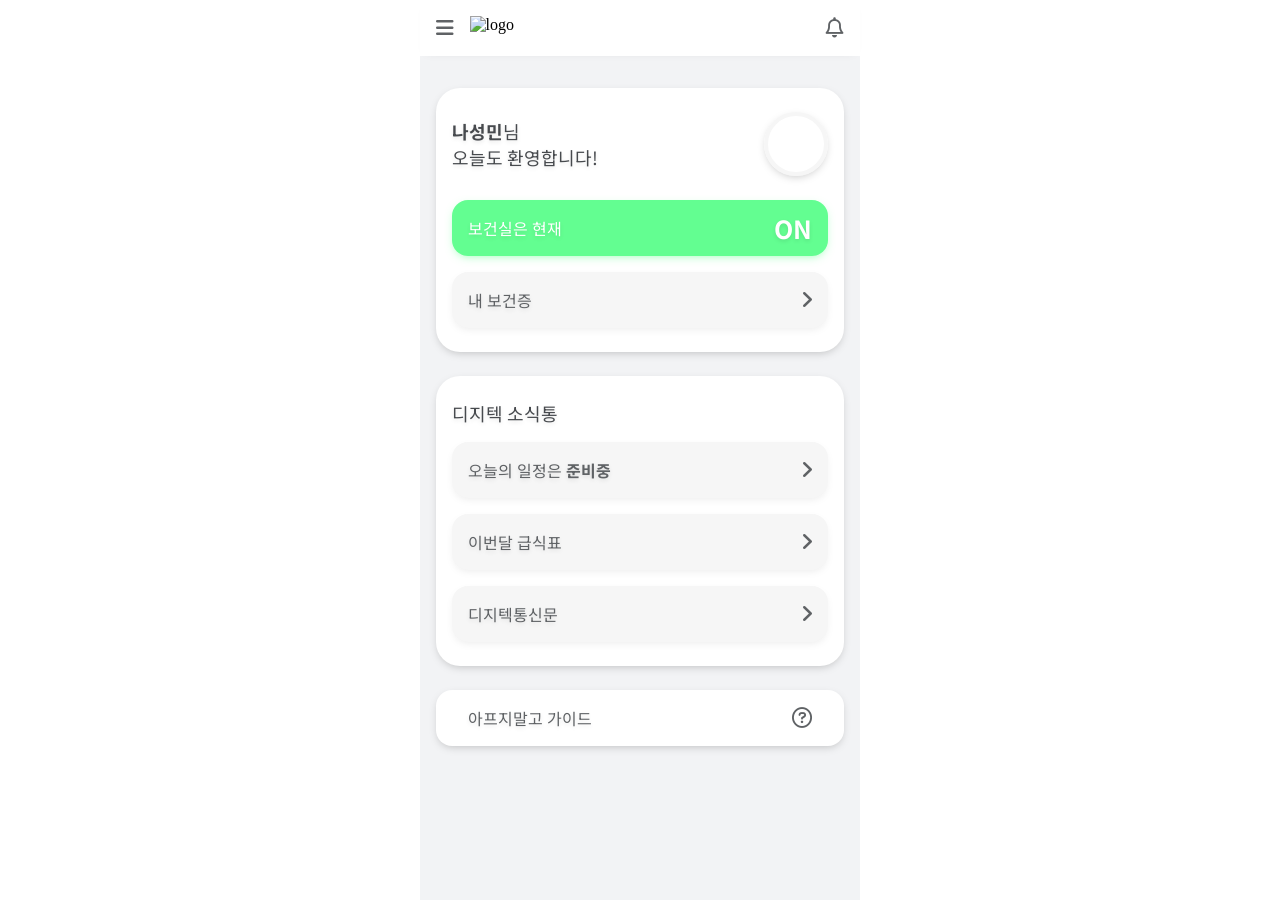
==== index.html @ 2f366f69 "Merge pull request #1 from NSM0924/master commit" ====
<!DOCTYPE html>
<html lang="en">
  <head>
    <meta charset="UTF-8" />
    <meta http-equiv="X-UA-Compatible" content="IE=edge" />
    <meta name="viewport" content="width=device-width, initial-scale=1.0" />
    <title>Document</title>
    <link rel="preconnect" href="https://fonts.googleapis.com" />
    <link rel="preconnect" href="https://fonts.gstatic.com" crossorigin />
    <link
      href="https://fonts.googleapis.com/css2?family=Noto+Sans+KR:wght@300;400;500;700&display=swap"
      rel="stylesheet"
    />
    <link
      rel="stylesheet"
      href="https://cdnjs.cloudflare.com/ajax/libs/font-awesome/6.0.0/css/all.min.css"
    />
    <style>
      * {
        margin: 0;
      }
      p {
        color: #5f6265;
        font-family: "Noto Sans KR", sans-serif;
        text-shadow: 0 2px 4px rgb(0 0 0 / 10%);
      }
      i {
        font-size: 20px;
        color: #5f6265;
        cursor: pointer;
      }

      .wrapper {
        max-width: 440px;
        height: 100vh;
        margin: 0 auto;
        overflow: hidden;
      }
      header {
        display: flex;
        align-items: center;
        width: 440px;
        height: 56px;
        background-color: #ffffff;
        padding: 16px;
        position: fixed;
        box-shadow: 0 3px 10px -7px rgb(0 0 0 / 10%);
        z-index: 1;
        box-sizing: border-box;
      }
      .logo {
        height: 24px;
      }
      .main {
        overflow-y: auto;
        height: 100%;
        box-sizing: border-box;
        padding: 88px 16px 32px 16px;
        background-color: #f2f3f5;
      }
      .content {
        border-radius: 24px;
        padding: 24px 16px;
        background-color: #ffffff;
        box-shadow: 0 3px 10px -3px rgb(0 0 0 / 25%);
        margin-bottom: 24px;
      }
      .button {
        display: flex;
        justify-content: space-between;
        align-items: center;
        border-radius: 16px;
        padding: 16px;
        background-color: #f6f6f6;
        box-shadow: 0 3px 10px -3px rgb(0 0 0 / 10%);
        cursor: pointer;
      }

      .profile-img {
        width: 64px;
        height: 64px;
        border: 4px solid #f6f6f6;
        box-shadow: 0 3px 10px -3px rgb(0 0 0 / 25%);
        border-radius: 50%;
        box-sizing: border-box;
        background-image: url(./profile.jpg);
        background-size: cover;
        background-position: center;
        background-repeat: no-repeat;
      }
      #state-btn {
        padding: 10px 16px;
      }
      .button.on {
        background-color: #63fe91;
        box-shadow: 0 3px 10px -3px rgb(47 255 108 / 50%);
      }
      .button.on p {
        color: #ffffff;
      }
      .state {
        font-weight: bold;
        font-size: 25px;
      }

      .menu {
        display: none;
        position: fixed;
        top: 0;
        background-color: rgb(0 0 0 / 30%);
        width: 440px;
        height: 100%;
        padding-top: 56px;
      }
      .menu > div {
        width: 75%;
        height: 100%;
        background-color: #f2f3f5;
      }
      .menu .button {
        justify-content: left;
        border-radius: 0;
        box-shadow: 0 0 0;
        background-color: #ffffff;
        border-bottom: 1px solid #dddddd;
      }

      @media screen and (max-width: 439px) {
        header {
          width: 100%;
        }
        .menu {
          width: 100%;
        }
      }
    </style>
  </head>
  <body>
    <div class="wrapper">
      <header>
        <i
          class="fa-solid fa-bars"
          style="width: 17.5px; margin-right: 16px"
          onclick="menu()"
        ></i>
        <img class="logo" src="./logo.png" alt="logo" />
        <i class="fa-regular fa-bell" style="margin: 0 0 0 auto"></i>
      </header>
      <div class="main">
        <div class="content">
          <div
            style="
              display: flex;
              justify-content: space-between;
              align-items: center;
              margin-bottom: 24px;
            "
          >
            <p style="color: #474a4e; font-size: 18px">
              <span style="font-weight: bold">나성민</span>님<br />오늘도
              환영합니다!
            </p>
            <div class="profile-img"></div>
          </div>
          <div id="state-btn" class="button on" style="margin-bottom: 16px">
            <p>보건실은 현재</p>
            <p class="state">ON</p>
          </div>
          <div class="button" data-value="checkPaper">
            <p>내 보건증</p>
            <i class="fa-solid fa-angle-right"></i>
          </div>
        </div>
        <div class="content">
          <p style="color: #474a4e; font-size: 18px; margin-bottom: 16px">
            디지텍 소식통
          </p>
          <div class="button" style="margin-bottom: 16px">
            <p>오늘의 일정은 <span style="font-weight: bold">준비중</span></p>
            <i class="fa-solid fa-angle-right"></i>
          </div>
          <div class="button" style="margin-bottom: 16px">
            <p>이번달 급식표</p>
            <i class="fa-solid fa-angle-right"></i>
          </div>
          <div class="button">
            <p>디지텍통신문</p>
            <i class="fa-solid fa-angle-right"></i>
          </div>
        </div>
        <div
          class="button"
          style="
            background-color: #ffffff;
            padding: 16px 32px;
            box-shadow: 0 3px 10px -3px rgb(0 0 0 / 25%);
          "
        >
          <p>아프지말고 가이드</p>
          <i class="fa-regular fa-circle-question"></i>
        </div>
      </div>
      <div class="menu">
        <div>
          <div class="button">
            <i class="fa-regular fa-user" style="margin-right: 8px"></i>
            <p>내 정보</p>
            <i class="fa-solid fa-angle-right" style="margin: 0 0 0 auto"></i>
          </div>
          <div class="button">
            <i class="fa-solid fa-gear" style="margin-right: 8px"></i>
            <p>설정</p>
            <i class="fa-solid fa-angle-right" style="margin: 0 0 0 auto"></i>
          </div>
        </div>
      </div>
    </div>
    <script type="module">
      // Import the functions you need from the SDKs you need
      import { initializeApp } from "https://www.gstatic.com/firebasejs/9.6.7/firebase-app.js";
      import { getAnalytics } from "https://www.gstatic.com/firebasejs/9.6.7/firebase-analytics.js";
      import {
        getDatabase,
        ref,
        set,
        onValue,
      } from "https://www.gstatic.com/firebasejs/9.6.7/firebase-database.js";
      // TODO: Add SDKs for Firebase products that you want to use
      // https://firebase.google.com/docs/web/setup#available-libraries

      // Your web app's Firebase configuration
      // For Firebase JS SDK v7.20.0 and later, measurementId is optional
      const firebaseConfig = {
        apiKey: "AIzaSyDugiSdAbhcAv4kjvZIczRILR0cWnyoLE4",
        authDomain: "don-t-sick.firebaseapp.com",
        databaseURL: "https://don-t-sick-default-rtdb.firebaseio.com",
        projectId: "don-t-sick",
        storageBucket: "don-t-sick.appspot.com",
        messagingSenderId: "713607862724",
        appId: "1:713607862724:web:da0a34ab7fb651d3662c91",
        measurementId: "G-8MF7NEXJGV",
      };

      // Initialize Firebase
      const app = initializeApp(firebaseConfig);
      const analytics = getAnalytics(app);
      const db = getDatabase();
      const starCountRef = ref(db, "on_off");

      let stateBtn = document.getElementById("state-btn");
      let state = document.querySelector(".state");

      if (true) {
        stateBtn.addEventListener("click", () => {
          if (stateBtn.classList.contains("on")) {
            set(starCountRef, "OFF");
          } else {
            set(starCountRef, "ON");
          }
        });
      }

      onValue(starCountRef, (snapshot) => {
        let data = snapshot.val();
        console.log(data);
        if (data == "ON") {
          stateBtn.classList.add("on");
        } else {
          stateBtn.classList.remove("on");
        }
        state.textContent = data;
      });
    </script>
    <script>
      let menuDiv = document.querySelector(".menu");
      function menu() {
        let icon = event.target;
        if (icon.classList.contains("fa-bars")) {
          icon.classList.replace("fa-bars", "fa-xmark");
          menuDiv.style.display = "block";
        } else {
          icon.classList.replace("fa-xmark", "fa-bars");
          menuDiv.style.display = "none";
        }
      }

      let button = document.querySelectorAll(".button");
      for (let i = 0; i < button.length; i++) {
        button[i].addEventListener("click", () => {
          switch (button[i].dataset.value) {
            case "checkPaper":
              window.location.href = "/checkPaper.html";
              break;

            default:
              break;
          }
        });
      }
    </script>
  </body>
</html>
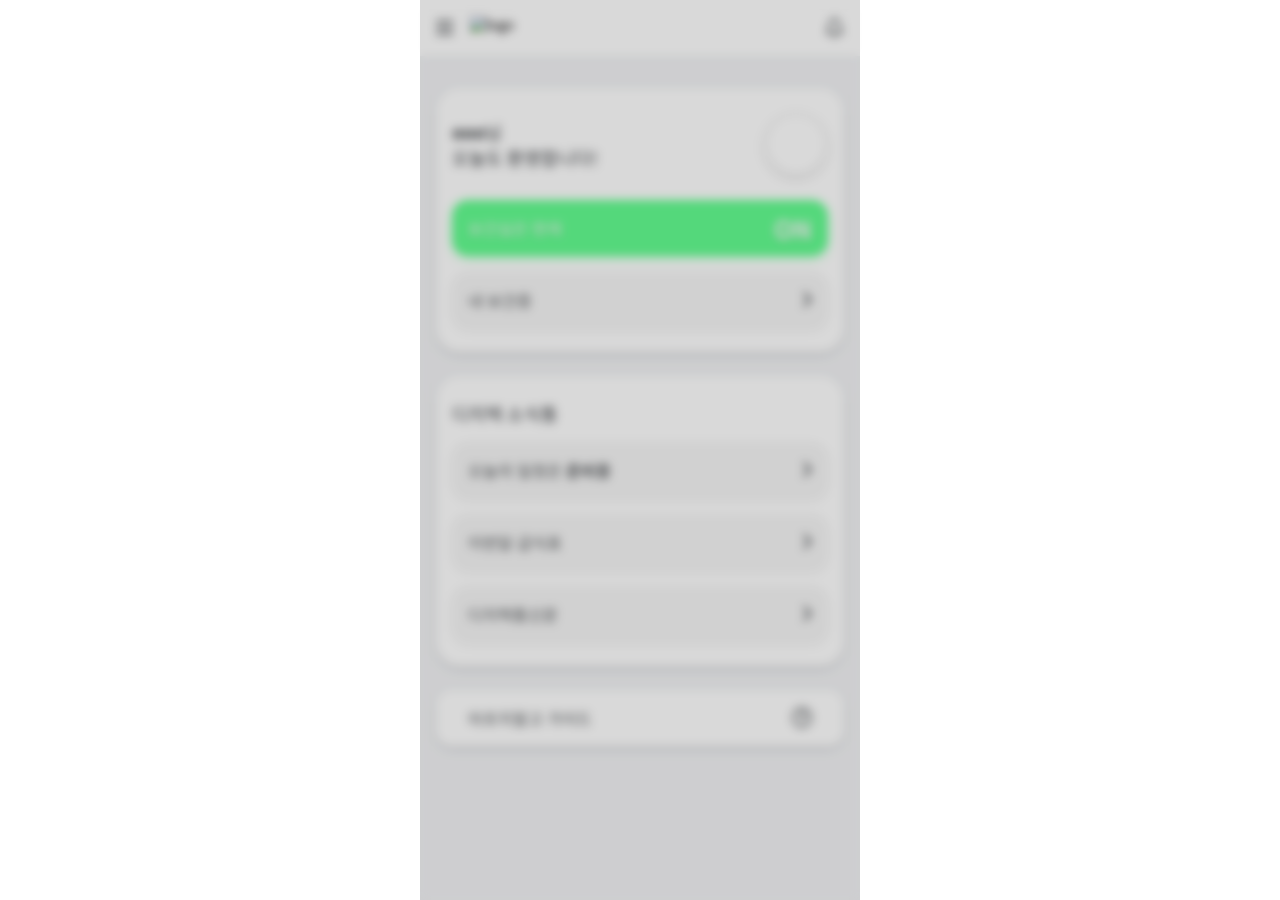
==== commit f878514a: "Merge pull request #3 from NSM0924/master commit" ====
--- a/index.html
+++ b/index.html
@@ -4,7 +4,7 @@
     <meta charset="UTF-8" />
     <meta http-equiv="X-UA-Compatible" content="IE=edge" />
     <meta name="viewport" content="width=device-width, initial-scale=1.0" />
-    <title>Document</title>
+    <title>아프지말고</title>
     <link rel="preconnect" href="https://fonts.googleapis.com" />
     <link rel="preconnect" href="https://fonts.gstatic.com" crossorigin />
     <link
@@ -15,125 +15,7 @@
       rel="stylesheet"
       href="https://cdnjs.cloudflare.com/ajax/libs/font-awesome/6.0.0/css/all.min.css"
     />
-    <style>
-      * {
-        margin: 0;
-      }
-      p {
-        color: #5f6265;
-        font-family: "Noto Sans KR", sans-serif;
-        text-shadow: 0 2px 4px rgb(0 0 0 / 10%);
-      }
-      i {
-        font-size: 20px;
-        color: #5f6265;
-        cursor: pointer;
-      }
-
-      .wrapper {
-        max-width: 440px;
-        height: 100vh;
-        margin: 0 auto;
-        overflow: hidden;
-      }
-      header {
-        display: flex;
-        align-items: center;
-        width: 440px;
-        height: 56px;
-        background-color: #ffffff;
-        padding: 16px;
-        position: fixed;
-        box-shadow: 0 3px 10px -7px rgb(0 0 0 / 10%);
-        z-index: 1;
-        box-sizing: border-box;
-      }
-      .logo {
-        height: 24px;
-      }
-      .main {
-        overflow-y: auto;
-        height: 100%;
-        box-sizing: border-box;
-        padding: 88px 16px 32px 16px;
-        background-color: #f2f3f5;
-      }
-      .content {
-        border-radius: 24px;
-        padding: 24px 16px;
-        background-color: #ffffff;
-        box-shadow: 0 3px 10px -3px rgb(0 0 0 / 25%);
-        margin-bottom: 24px;
-      }
-      .button {
-        display: flex;
-        justify-content: space-between;
-        align-items: center;
-        border-radius: 16px;
-        padding: 16px;
-        background-color: #f6f6f6;
-        box-shadow: 0 3px 10px -3px rgb(0 0 0 / 10%);
-        cursor: pointer;
-      }
-
-      .profile-img {
-        width: 64px;
-        height: 64px;
-        border: 4px solid #f6f6f6;
-        box-shadow: 0 3px 10px -3px rgb(0 0 0 / 25%);
-        border-radius: 50%;
-        box-sizing: border-box;
-        background-image: url(./profile.jpg);
-        background-size: cover;
-        background-position: center;
-        background-repeat: no-repeat;
-      }
-      #state-btn {
-        padding: 10px 16px;
-      }
-      .button.on {
-        background-color: #63fe91;
-        box-shadow: 0 3px 10px -3px rgb(47 255 108 / 50%);
-      }
-      .button.on p {
-        color: #ffffff;
-      }
-      .state {
-        font-weight: bold;
-        font-size: 25px;
-      }
-
-      .menu {
-        display: none;
-        position: fixed;
-        top: 0;
-        background-color: rgb(0 0 0 / 30%);
-        width: 440px;
-        height: 100%;
-        padding-top: 56px;
-      }
-      .menu > div {
-        width: 75%;
-        height: 100%;
-        background-color: #f2f3f5;
-      }
-      .menu .button {
-        justify-content: left;
-        border-radius: 0;
-        box-shadow: 0 0 0;
-        background-color: #ffffff;
-        border-bottom: 1px solid #dddddd;
-      }
-
-      @media screen and (max-width: 439px) {
-        header {
-          width: 100%;
-        }
-        .menu {
-          width: 100%;
-        }
-      }
-    </style>
+    <link rel="stylesheet" href="css/index.css" />
   </head>
   <body>
     <div class="wrapper">
@@ -157,8 +39,8 @@
             "
           >
             <p style="color: #474a4e; font-size: 18px">
-              <span style="font-weight: bold">나성민</span>님<br />오늘도
-              환영합니다!
+              <span id="name-tag" style="font-weight: bold">ooo</span
+              >님<br />오늘도 환영합니다!
             </p>
             <div class="profile-img"></div>
           </div>
@@ -214,22 +96,26 @@
           </div>
         </div>
       </div>
+      <div class="no-user"></div>
     </div>
     <script type="module">
-      // Import the functions you need from the SDKs you need
       import { initializeApp } from "https://www.gstatic.com/firebasejs/9.6.7/firebase-app.js";
       import { getAnalytics } from "https://www.gstatic.com/firebasejs/9.6.7/firebase-analytics.js";
+      import {
+        getAuth,
+        onAuthStateChanged,
+        signInWithRedirect,
+        GoogleAuthProvider,
+        deleteUser,
+        signOut,
+      } from "https://www.gstatic.com/firebasejs/9.6.7/firebase-auth.js";
       import {
         getDatabase,
         ref,
         set,
         onValue,
       } from "https://www.gstatic.com/firebasejs/9.6.7/firebase-database.js";
-      // TODO: Add SDKs for Firebase products that you want to use
-      // https://firebase.google.com/docs/web/setup#available-libraries
-
-      // Your web app's Firebase configuration
-      // For Firebase JS SDK v7.20.0 and later, measurementId is optional
+
       const firebaseConfig = {
         apiKey: "AIzaSyDugiSdAbhcAv4kjvZIczRILR0cWnyoLE4",
         authDomain: "don-t-sick.firebaseapp.com",
@@ -241,24 +127,51 @@
         measurementId: "G-8MF7NEXJGV",
       };
 
-      // Initialize Firebase
       const app = initializeApp(firebaseConfig);
       const analytics = getAnalytics(app);
       const db = getDatabase();
       const starCountRef = ref(db, "on_off");
-
+      const auth = getAuth();
+
+      let noUser = document.querySelector(".no-user");
+      let nameTag = document.getElementById("name-tag");
+      let profileImg = document.querySelector(".profile-img");
       let stateBtn = document.getElementById("state-btn");
       let state = document.querySelector(".state");
-
-      if (true) {
-        stateBtn.addEventListener("click", () => {
-          if (stateBtn.classList.contains("on")) {
-            set(starCountRef, "OFF");
+      let admin = false;
+
+      onAuthStateChanged(auth, (user) => {
+        if (user) {
+          if (!user.email.includes("@sdh.hs.kr")) {
+            alert("학교계정으로만 로그인 가능합니다.");
+            deleteUser(user);
           } else {
-            set(starCountRef, "ON");
+            noUser.style.display = "none";
+            if (
+              user.email == "sdh20200405@sdh.hs.kr" ||
+              user.email == "shinem@sdh.hs.kr"
+            ) {
+              stateBtn.addEventListener("click", () => {
+                if (stateBtn.classList.contains("on")) {
+                  set(starCountRef, "OFF");
+                } else {
+                  set(starCountRef, "ON");
+                }
+              });
+            }
+            const name = user.displayName;
+            const profile = user.photoURL;
+            nameTag.textContent = name;
+            profileImg.style.backgroundImage = `url(${profile})`;
           }
-        });
-      }
+        } else {
+          const provider = new GoogleAuthProvider();
+          provider.setCustomParameters({
+            login_hint: "sdh@sdh.hs.kr",
+          });
+          signInWithRedirect(auth, provider);
+        }
+      });
 
       onValue(starCountRef, (snapshot) => {
         let data = snapshot.val();
--- a/css/index.css
+++ b/css/index.css
@@ -0,0 +1,129 @@
+* {
+  margin: 0;
+}
+p {
+  color: #5f6265;
+  font-family: "Noto Sans KR", sans-serif;
+  text-shadow: 0 2px 4px rgb(0 0 0 / 10%);
+}
+i {
+  font-size: 20px;
+  color: #5f6265;
+  cursor: pointer;
+}
+
+.wrapper {
+  max-width: 440px;
+  height: 100vh;
+  margin: 0 auto;
+}
+header {
+  display: flex;
+  align-items: center;
+  width: 440px;
+  height: 56px;
+  background-color: #ffffff;
+  padding: 16px;
+  position: fixed;
+  box-shadow: 0 3px 10px -7px rgb(0 0 0 / 10%);
+  z-index: 1;
+  box-sizing: border-box;
+}
+.logo {
+  height: 24px;
+}
+.main {
+  box-sizing: border-box;
+  padding: 88px 16px 32px 16px;
+  background-color: #f2f3f5;
+}
+.content {
+  border-radius: 24px;
+  padding: 24px 16px;
+  background-color: #ffffff;
+  box-shadow: 0 3px 10px -3px rgb(0 0 0 / 25%);
+  margin-bottom: 24px;
+}
+.button {
+  display: flex;
+  justify-content: space-between;
+  align-items: center;
+  border-radius: 16px;
+  padding: 16px;
+  background-color: #f6f6f6;
+  box-shadow: 0 3px 10px -3px rgb(0 0 0 / 10%);
+  cursor: pointer;
+}
+
+.profile-img {
+  width: 64px;
+  height: 64px;
+  border: 4px solid #f6f6f6;
+  box-shadow: 0 3px 10px -3px rgb(0 0 0 / 25%);
+  border-radius: 50%;
+  box-sizing: border-box;
+  background-image: url(./profile.jpg);
+  background-size: cover;
+  background-position: center;
+  background-repeat: no-repeat;
+}
+#state-btn {
+  padding: 10px 16px;
+}
+.button.on {
+  background-color: #63fe91;
+  box-shadow: 0 3px 10px -3px rgb(47 255 108 / 50%);
+}
+.button.on p {
+  color: #ffffff;
+}
+.state {
+  font-weight: bold;
+  font-size: 25px;
+}
+
+.menu {
+  display: none;
+  position: fixed;
+  top: 0;
+  background-color: rgb(0 0 0 / 30%);
+  width: 440px;
+  height: 100%;
+  padding-top: 56px;
+}
+.menu > div {
+  width: 75%;
+  height: 100%;
+  background-color: #f2f3f5;
+}
+.menu .button {
+  justify-content: left;
+  border-radius: 0;
+  box-shadow: 0 0 0;
+  background-color: #ffffff;
+  border-bottom: 1px solid #dddddd;
+}
+
+.no-user {
+  position: fixed;
+  top: 0;
+  background-color: rgb(0 0 0 / 15%);
+  width: 440px;
+  height: 100%;
+  backdrop-filter: blur(5px);
+  z-index: 2;
+}
+
+@media screen and (max-width: 439px) {
+  header {
+    width: 100%;
+  }
+  .menu {
+    width: 100%;
+  }
+}
+@media screen and (min-height: 777px) {
+  .main {
+    height: 100%;
+  }
+}
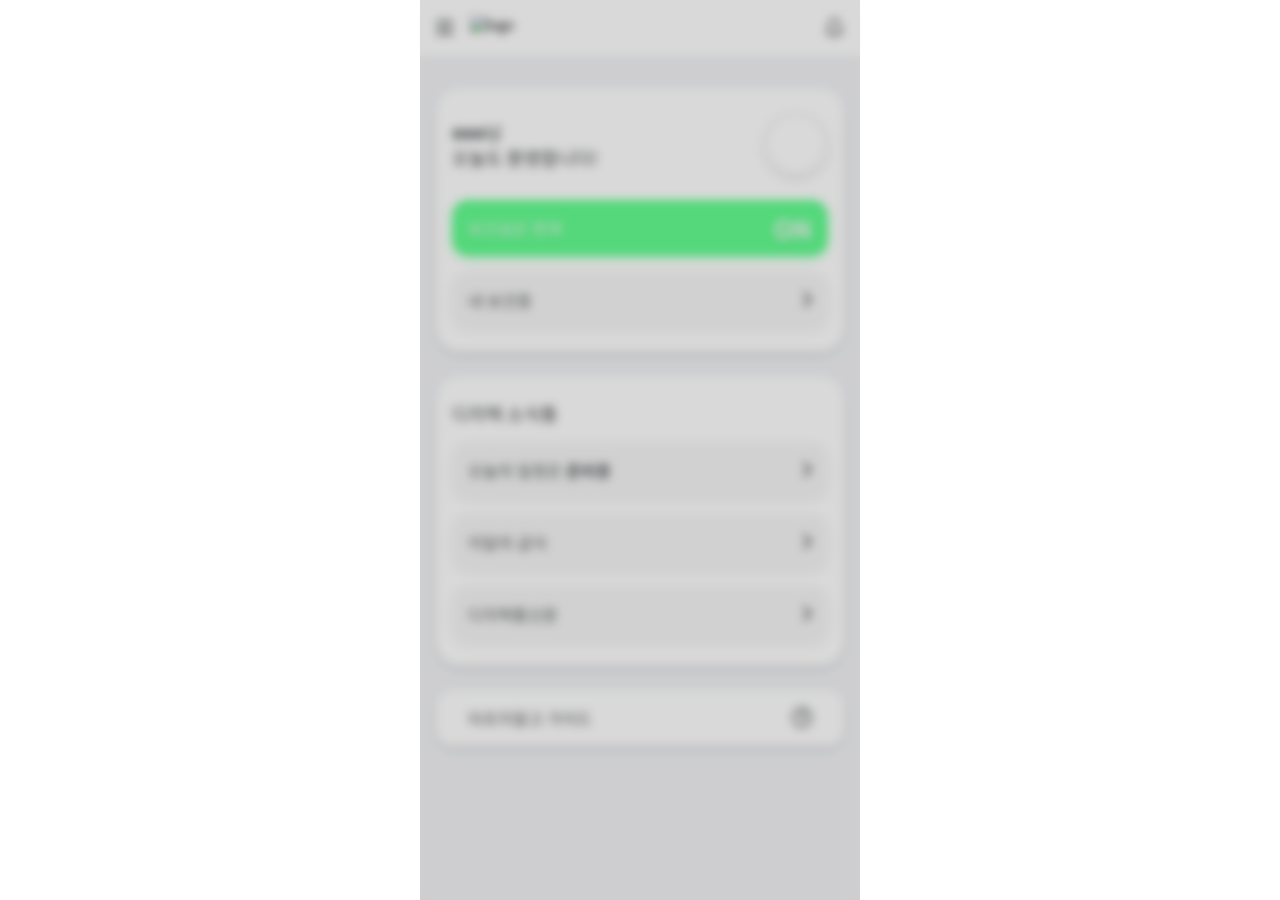
==== commit ae012fde: "Merge pull request #6 from NSM0924/master lunch menu" ====
--- a/index.html
+++ b/index.html
@@ -61,8 +61,8 @@
             <p>오늘의 일정은 <span style="font-weight: bold">준비중</span></p>
             <i class="fa-solid fa-angle-right"></i>
           </div>
-          <div class="button" style="margin-bottom: 16px">
-            <p>이번달 급식표</p>
+          <div class="button" style="margin-bottom: 16px" data-value="lunchMenu">
+            <p>이달의 급식</p>
             <i class="fa-solid fa-angle-right"></i>
           </div>
           <div class="button">
@@ -202,9 +202,10 @@
         button[i].addEventListener("click", () => {
           switch (button[i].dataset.value) {
             case "checkPaper":
-              window.location.href = "/checkPaper.html";
+              window.location.href = "./checkPaper.html";
               break;
-
+            case "lunchMenu":
+              window.location.href = "./lunchMenu.html";
             default:
               break;
           }
--- a/css/index.css
+++ b/css/index.css
@@ -5,6 +5,7 @@
   color: #5f6265;
   font-family: "Noto Sans KR", sans-serif;
   text-shadow: 0 2px 4px rgb(0 0 0 / 10%);
+  user-select: none;
 }
 i {
   font-size: 20px;
@@ -31,6 +32,7 @@
 }
 .logo {
   height: 24px;
+  user-select: none;
 }
 .main {
   box-sizing: border-box;
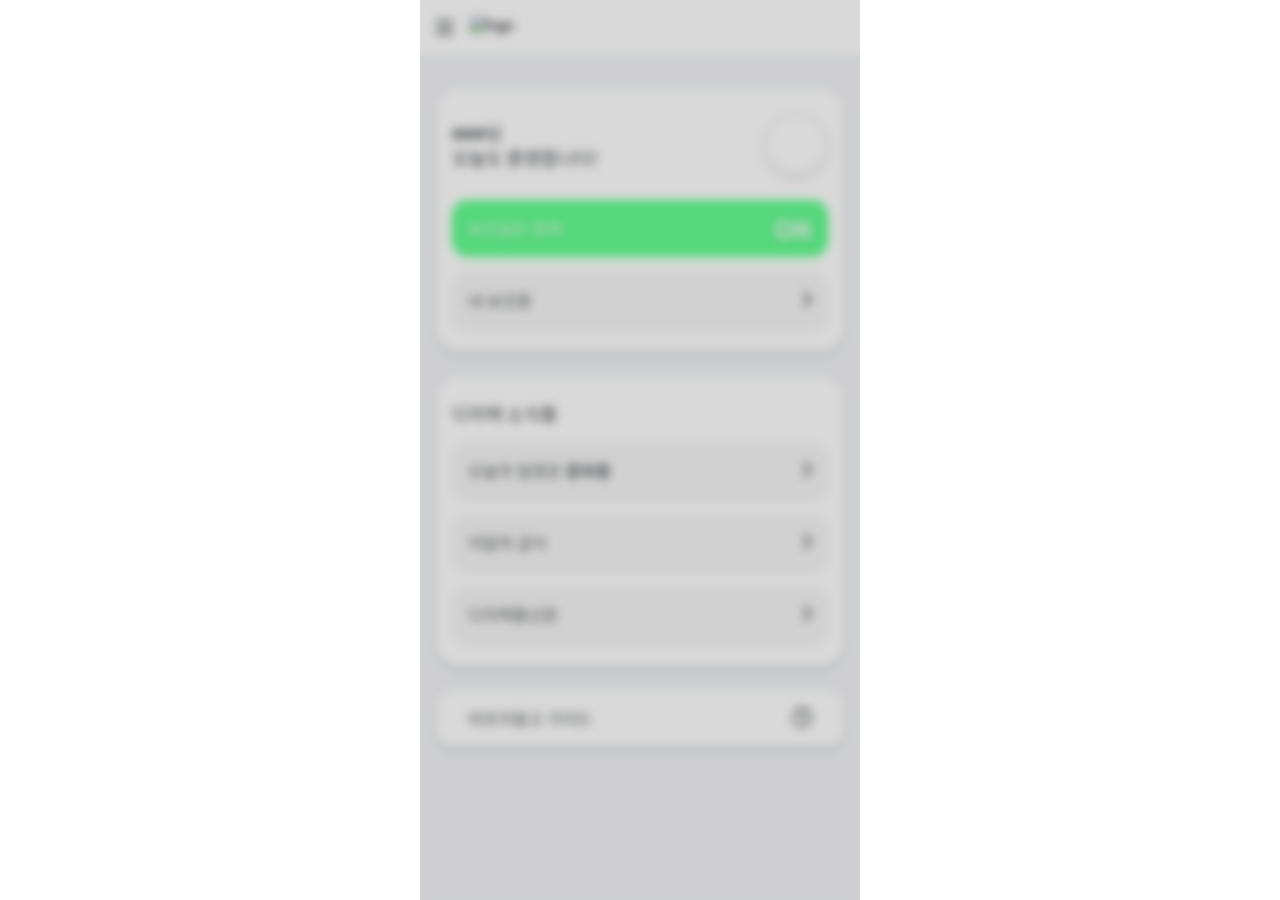
==== commit 01b9f88c: "Merge pull request #7 from NSM0924/master event" ====
--- a/index.html
+++ b/index.html
@@ -26,7 +26,6 @@
           onclick="menu()"
         ></i>
         <img class="logo" src="./logo.png" alt="logo" />
-        <i class="fa-regular fa-bell" style="margin: 0 0 0 auto"></i>
       </header>
       <div class="main">
         <div class="content">
@@ -57,15 +56,15 @@
           <p style="color: #474a4e; font-size: 18px; margin-bottom: 16px">
             디지텍 소식통
           </p>
-          <div class="button" style="margin-bottom: 16px">
-            <p>오늘의 일정은 <span style="font-weight: bold">준비중</span></p>
+          <div class="button" style="margin-bottom: 16px" data-value="event">
+            <p>오늘의 일정은 <span id="event" style="font-weight: bold">준비중</span></p>
             <i class="fa-solid fa-angle-right"></i>
           </div>
           <div class="button" style="margin-bottom: 16px" data-value="lunchMenu">
             <p>이달의 급식</p>
             <i class="fa-solid fa-angle-right"></i>
           </div>
-          <div class="button">
+          <div class="button" data-value="notice">
             <p>디지텍통신문</p>
             <i class="fa-solid fa-angle-right"></i>
           </div>
@@ -204,13 +203,45 @@
             case "checkPaper":
               window.location.href = "./checkPaper.html";
               break;
+            case "event":
+              window.location.href = "./event.html";
+              break;
             case "lunchMenu":
               window.location.href = "./lunchMenu.html";
+              break;
+            case "notice":
+              window.location.href = "https://sdh.sen.hs.kr/78399/subMenu.do";
+              break;
             default:
               break;
           }
         });
       }
     </script>
+    <script>
+      const apiKey = "e330c0fb869e46cea1eb7e58d0b7c7f0"
+      let today = new Date();
+      let year = today.getFullYear();
+      let month = today.getMonth() + 1 >= 10 ? today.getMonth() + 1 : `0${today.getMonth() + 1}`;
+      let date = today.getDate();
+      let eventTag = document.getElementById("event");
+      fetch(`https://open.neis.go.kr/hub/SchoolSchedule?KEY=${apiKey}&Type=JSON&ATPT_OFCDC_SC_CODE=B10&SD_SCHUL_CODE=7010572&AA_YMD=${year}${month}${date}`)
+                .then((response) => {
+                    response.json().then((data) => {
+                        console.log(data);
+                        
+                        if (data.SchoolSchedule[1].row[0].EVENT_NM == "토요휴업일"||data.RESULT.CODE == "INFO-200") {
+                          eventTag.textContent = "없음"
+                        } else if (data.SchoolSchedule[1].row.length > 1) {
+                          eventTag.innerHTML = ""
+                          data.SchoolSchedule[1].row.map(doc=>{
+                            eventTag.innerHTML += `<br/>${doc.EVENT_NM}`
+                          })
+                        } else if (data.SchoolSchedule[1].row.length == 1) {
+                          eventTag.textContent = data.SchoolSchedule[1].row[0].EVENT_NM
+                        } 
+                    })
+                })
+    </script>
   </body>
 </html>
--- a/css/index.css
+++ b/css/index.css
@@ -64,7 +64,7 @@
   box-shadow: 0 3px 10px -3px rgb(0 0 0 / 25%);
   border-radius: 50%;
   box-sizing: border-box;
-  background-image: url(./profile.jpg);
+  background-color: #ffffff;
   background-size: cover;
   background-position: center;
   background-repeat: no-repeat;
